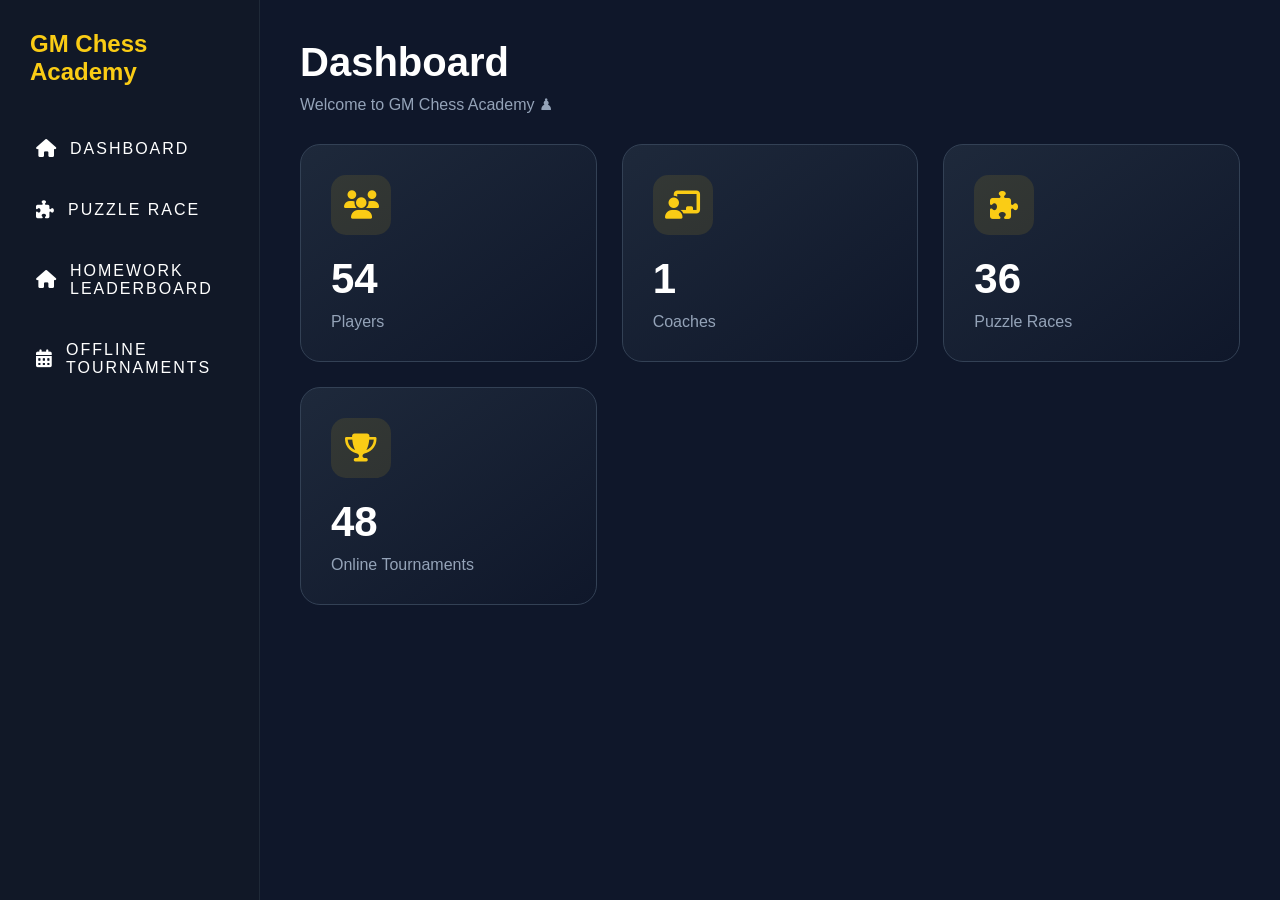
==== dashboard.html @ e590802d "Dashboard number update" ====
<!DOCTYPE html>
<html lang="en">
<head>
  <meta charset="UTF-8">
  <title>Dashboard - GM Chess Academy</title>

  <link rel="stylesheet" href="dashboard.css">
  <link rel="stylesheet" href="components/sidebar.css">

  <link rel="stylesheet"
    href="https://cdnjs.cloudflare.com/ajax/libs/font-awesome/6.5.1/css/all.min.css">
</head>

<body>

<!-- Sidebar -->
<div id="sidebar-container"></div>

<!-- Main Content -->
<div class="main-content">

  <h1>Dashboard</h1>

  <p class="subtitle">
    Welcome to GM Chess Academy ♟
  </p>

  <!-- Dashboard Cards -->
  <div class="cards">

    <div class="card">
      <div class="icon">
        <i class="fa-solid fa-users"></i>
      </div>

      <h2 class="count" data-target="100">0</h2>

      <p>Players</p>
    </div>

    <div class="card">
      <div class="icon">
        <i class="fa-solid fa-chalkboard-user"></i>
      </div>

      <h2 class="count" data-target="2">0</h2>

      <p>Coaches</p>
    </div>

    <div class="card">
      <div class="icon">
        <i class="fa-solid fa-puzzle-piece"></i>
      </div>

      <h2 class="count" data-target="68">0</h2>

      <p>Puzzle Races</p>
    </div>

    <div class="card">
      <div class="icon">
        <i class="fa-solid fa-trophy"></i>
      </div>

      <h2 class="count" data-target="90">0</h2>

      <p>Online Tournaments</p>
    </div>

  </div>

</div>

<script src="dashboard.js"></script>
<script src="app.js"></script>

</body>
</html>
---- dashboard.css ----
* {
  margin: 0;
  padding: 0;
  box-sizing: border-box;
}

/* Body */

body {
  display: flex;
  font-family: Arial, sans-serif;
  background-color: #0f172a;
  color: white;
}

/* Sidebar */

.sidebar {
  width: 260px;
  height: 100vh;
  background-color: #111827;
  position: fixed;
  left: 0;
  top: 0;

  padding: 20px;

  border-right: 1px solid #1f2937;
}

/* Logo */

.logo {
  font-size: 24px;
  font-weight: bold;
  color: #facc15;

  margin-bottom: 40px;
}

/* Menu */

.menu {
  list-style: none;
}

.menu li {
  margin-bottom: 15px;
}

/* Menu Links */

.menu a {
  display: flex;
  align-items: center;
  gap: 12px;

  text-decoration: none;
  color: white;

  padding: 14px 16px;

  border-radius: 10px;

  transition: 0.3s;
}

/* Hover Effect */

.menu a:hover {
  background-color: #1e293b;

  transform: translateX(5px);

  color: #facc15;
}

/* Icons */

.menu i {
  font-size: 18px;
}

/* Main Content */

.main-content {
  margin-left: 260px;
  padding: 40px;
  width: 100%;
  animation: slideDown 0.6s ease-out;
}

@keyframes slideDown {
  from {
    opacity: 0;
    transform: translateY(-30px);
  }

  to {
    opacity: 1;
    transform: translateY(0);
  }
}

.main-content h1 {
  font-size: 40px;

  margin-bottom: 10px;
}

/* Subtitle */

.subtitle {
  color: #94a3b8;
  margin-bottom: 30px;
}

/* Cards Container */

.cards {
  display: grid;

  grid-template-columns: repeat(auto-fit, minmax(220px, 1fr));

  gap: 25px;
}

/* Card */

.card {
  background: linear-gradient(145deg, #1e293b, #0f172a);

  padding: 30px;

  border-radius: 20px;

  transition: 0.3s;

  border: 1px solid #334155;

  position: relative;

  overflow: hidden;
}

/* Hover Effect */

.card:hover {
  transform: translateY(-8px);

  box-shadow: 0 0 25px rgba(250, 204, 21, 0.4);

  border-color: #facc15;
}

/* Icon */

.icon {
  width: 60px;
  height: 60px;

  border-radius: 15px;

  background-color: rgba(250, 204, 21, 0.1);

  display: flex;
  justify-content: center;
  align-items: center;

  margin-bottom: 20px;
}

.icon i {
  font-size: 28px;

  color: #facc15;
}

/* Numbers */

.card h2 {
  font-size: 42px;

  margin-bottom: 10px;

  color: white;
}

/* Label */

.card p {
  color: #94a3b8;

  font-size: 16px;
}

.count {
  display: inline-block;
  font-size: 42px;
  font-weight: bold;
  color: white;

  opacity: 1;            /* IMPORTANT */
  transform: translateY(0px);
}
---- components/sidebar.css ----
* {
  margin: 0;
  padding: 0;
  font-family: Arial;
  box-sizing: border-box;
}

/* Sidebar */
.sidebar {
  width: 260px;
  height: 100vh;
  background-color: #111827;
  position: fixed;
  left: 0;
  top: 0;
  padding: 20px;
  border-right: 1px solid #1f2937;
  transition: 0.3s ease;
  z-index: 1000;
}

/* Logo */
.logo {
  font-size: 24px;
  font-weight: bold;
  color: #facc15;
  margin-bottom: 40px;
  cursor: pointer;
  padding-left: 10px;
  padding-top: 10px;
  transition: 0.4s ease;
}

.logo:hover {
  letter-spacing: 3px;
}

/* Menu */
.menu {
  list-style: none;
}

.menu li {
  margin-bottom: 15px;
}

/* Links */
.menu a {
  display: flex;
  align-items: center;
  gap: 12px;
  text-decoration: none;
  color: white;
  padding: 14px 16px;
  border-radius: 10px;
  font-weight: 1;
  letter-spacing: 2px;
  transition: 0.3s;
}

/* Hover */
.menu a:hover {
  background-color: #1e293b;
  transform: translateX(5px);
  color: #facc15;
}

/* Icons */
.menu i {
  font-size: 18px;
}

/* Toggle Button */
.menu-toggle {
  display: none;

  position: fixed;
  top: 15px;
  left: 15px;

  background: #111827;
  color: white;

  border: none;
  padding: 12px 15px;
  border-radius: 8px;

  font-size: 20px;
  cursor: pointer;

  z-index: 1100;
}

/* Mobile View */
@media (max-width: 768px) {

  body {
    overflow-x: hidden;
  }

  .main-content {
    margin-left: 0;
    padding-top: 70px;
  }

  .menu-toggle {
    display: block;
    z-index: 99999;
  }

  .sidebar {
    padding-top: 70px;
    left: 0;
    transform: translateX(-100%);
  }

  .sidebar.active {
    transform: translateX(0);
    box-shadow: 0 0 15px rgba(0,0,0,0.5);
  }

  .menu-toggle i {
    pointer-events: none;
  }
}

#overlay {
  position: fixed;
  top: 0;
  left: 0;
  width: 100%;
  height: 100%;

  background: rgba(0,0,0,0.5);

  opacity: 0;
  pointer-events: none;

  transition: 0.3s;
  z-index: 999;
}

/* when active */
#overlay.active {
  opacity: 1;
  pointer-events: all;
}

.sidebar {
  z-index: 1000;
}
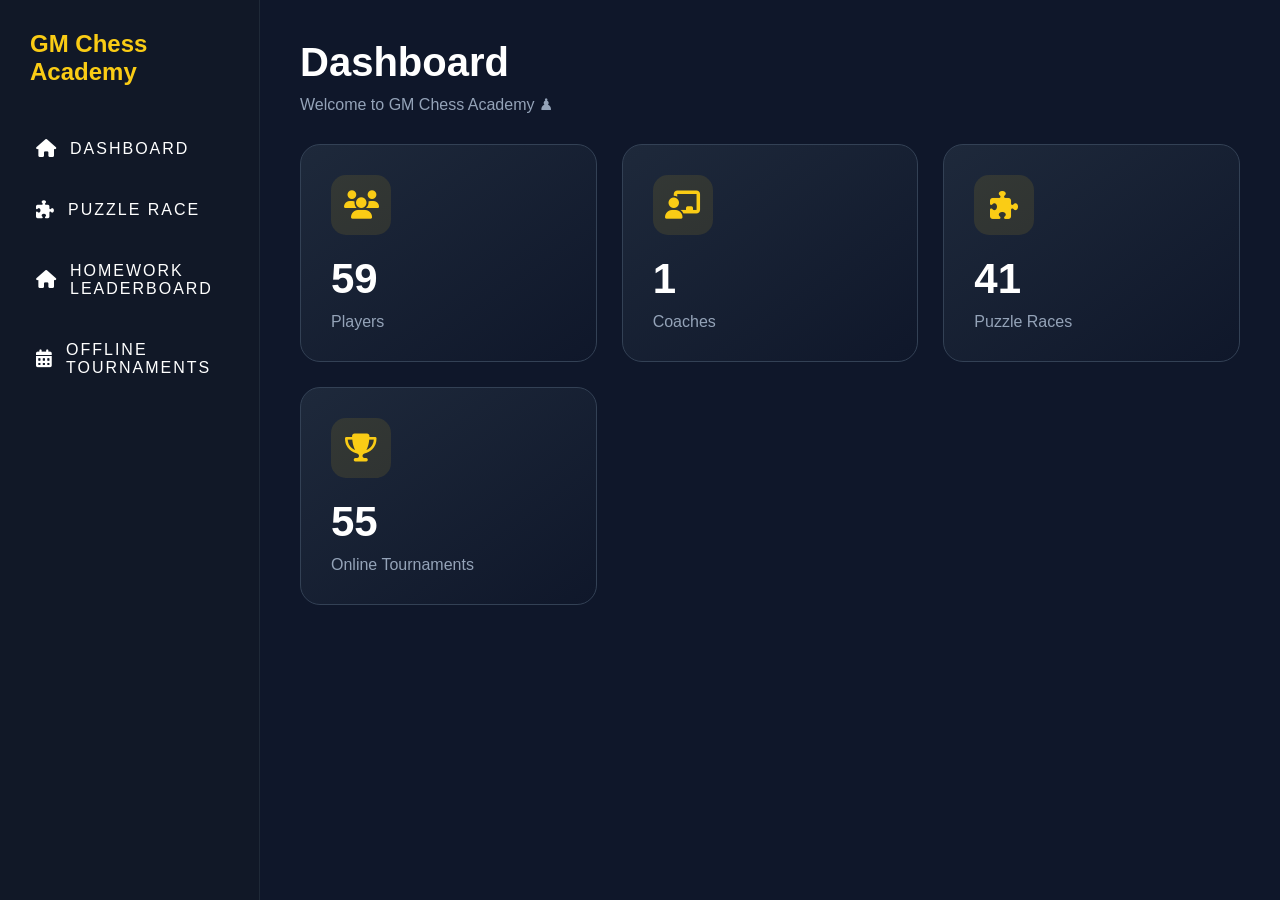
==== commit 1f0d840a: "Puzzle Race Score Update - 08122026" ====
--- a/dashboard.html
+++ b/dashboard.html
@@ -53,7 +53,7 @@
         <i class="fa-solid fa-puzzle-piece"></i>
       </div>
 
-      <h2 class="count" data-target="68">0</h2>
+      <h2 class="count" data-target="69">0</h2>
 
       <p>Puzzle Races</p>
     </div>
@@ -63,7 +63,7 @@
         <i class="fa-solid fa-trophy"></i>
       </div>
 
-      <h2 class="count" data-target="90">0</h2>
+      <h2 class="count" data-target="92">0</h2>
 
       <p>Online Tournaments</p>
     </div>
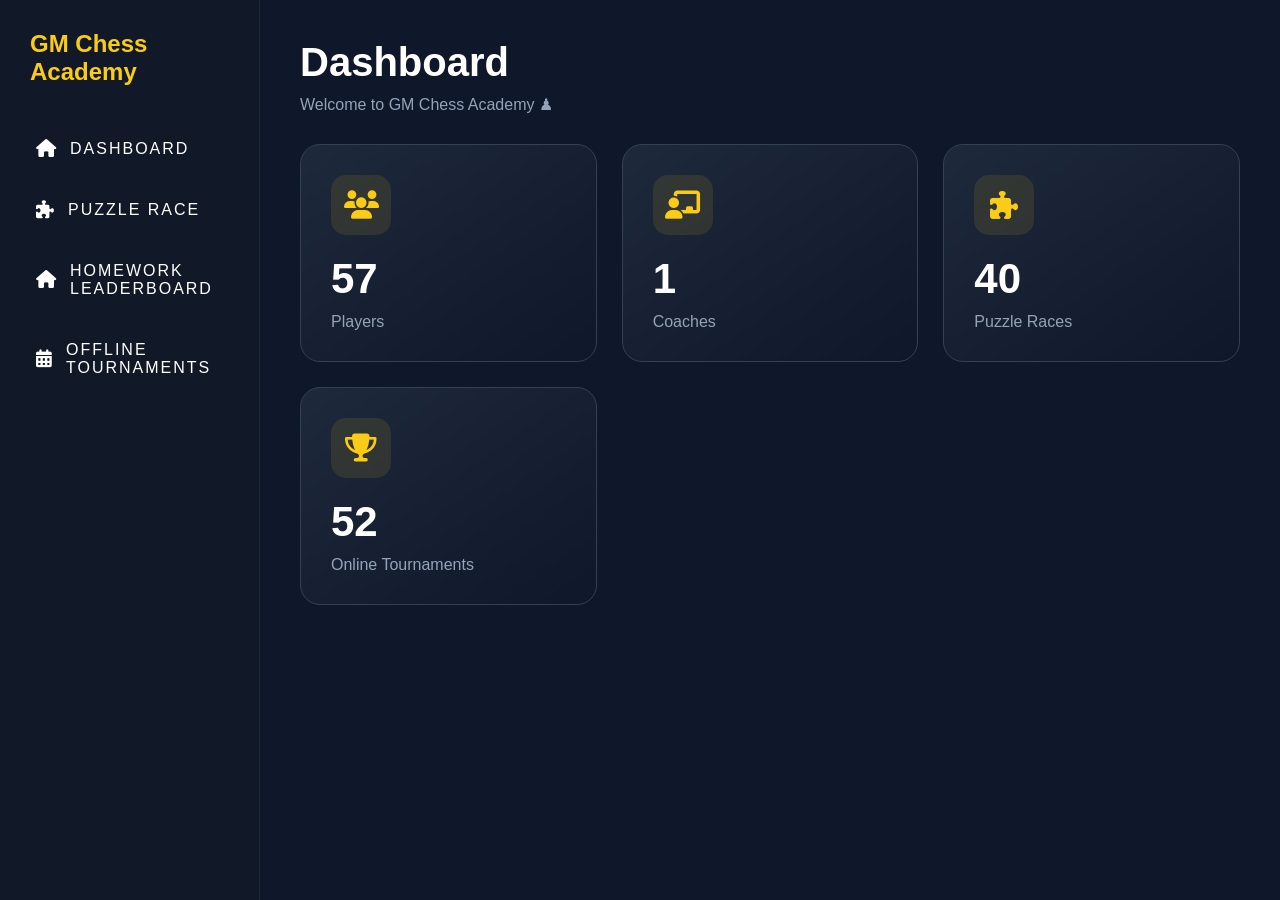
==== commit 4b663bd5: "Puzzle Race Score Update - 19082026" ====
--- a/dashboard.html
+++ b/dashboard.html
@@ -53,7 +53,7 @@
         <i class="fa-solid fa-puzzle-piece"></i>
       </div>
 
-      <h2 class="count" data-target="69">0</h2>
+      <h2 class="count" data-target="70">0</h2>
 
       <p>Puzzle Races</p>
     </div>
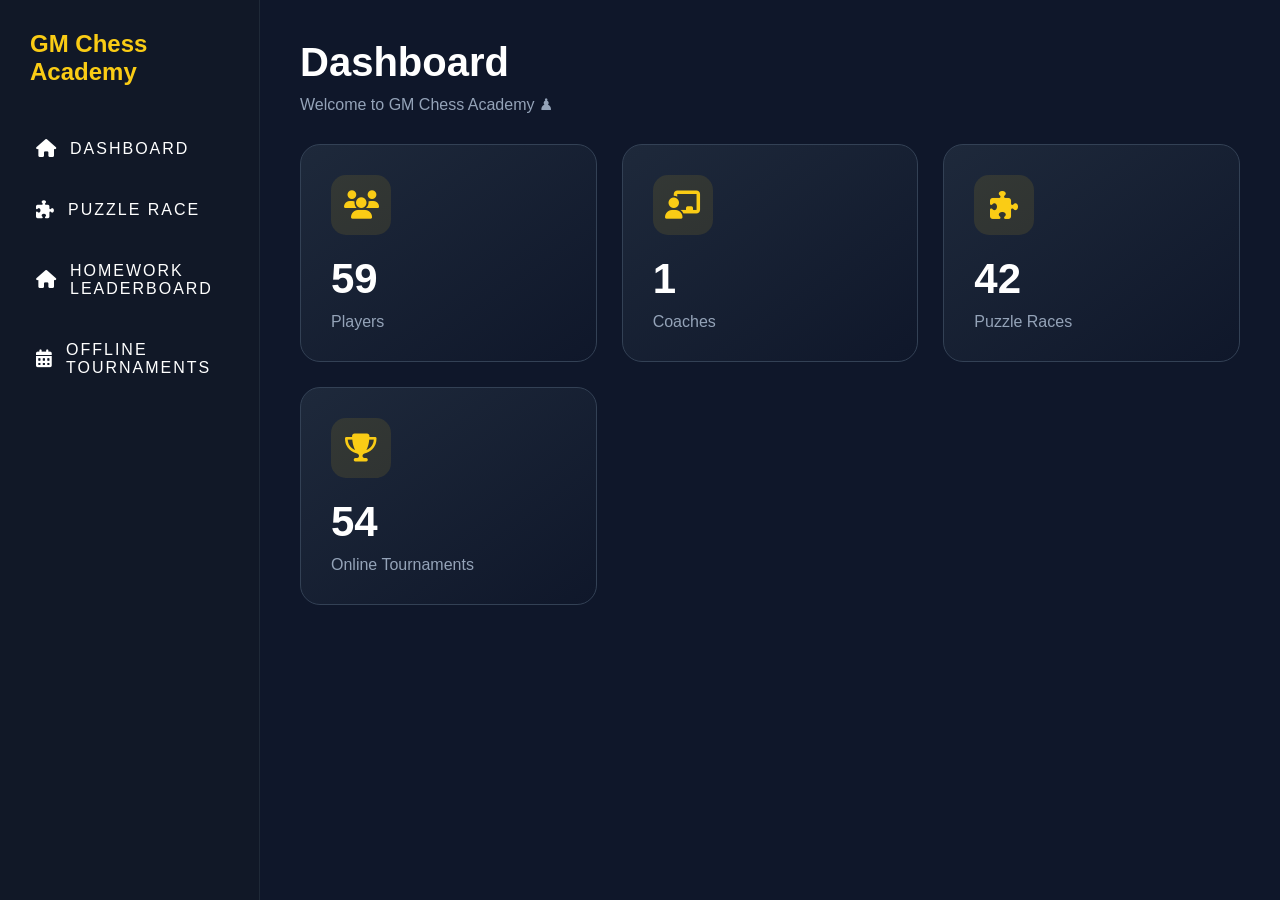
==== commit 04fcf6c2: "Puzzle Race Score Update - 26082026" ====
--- a/dashboard.html
+++ b/dashboard.html
@@ -53,7 +53,7 @@
         <i class="fa-solid fa-puzzle-piece"></i>
       </div>
 
-      <h2 class="count" data-target="70">0</h2>
+      <h2 class="count" data-target="71">0</h2>
 
       <p>Puzzle Races</p>
     </div>
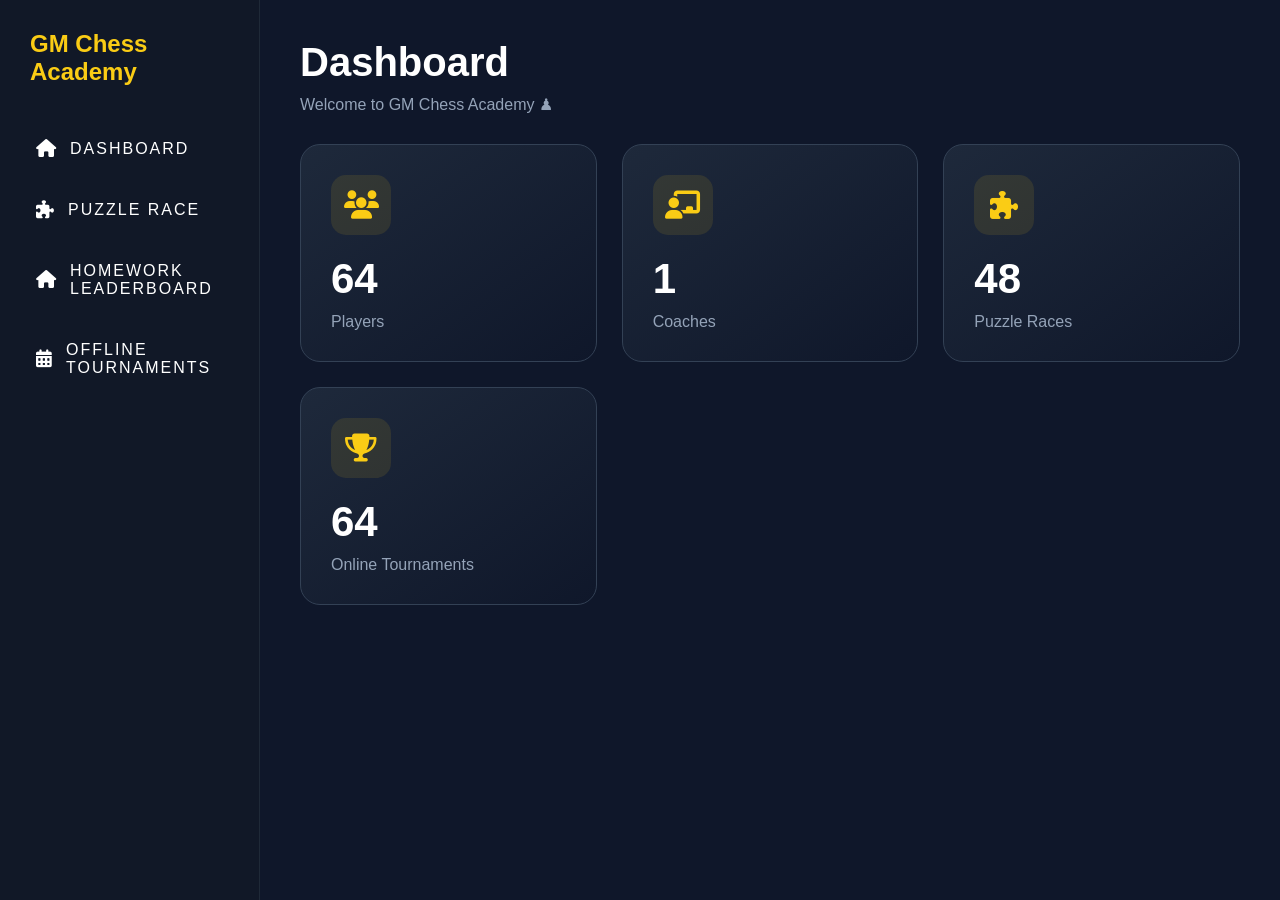
==== commit e306af30: "Puzzle Race Score Update - 75" ====
--- a/dashboard.html
+++ b/dashboard.html
@@ -53,7 +53,7 @@
         <i class="fa-solid fa-puzzle-piece"></i>
       </div>
 
-      <h2 class="count" data-target="71">0</h2>
+      <h2 class="count" data-target="75">0</h2>
 
       <p>Puzzle Races</p>
     </div>
@@ -63,7 +63,7 @@
         <i class="fa-solid fa-trophy"></i>
       </div>
 
-      <h2 class="count" data-target="92">0</h2>
+      <h2 class="count" data-target="100">0</h2>
 
       <p>Online Tournaments</p>
     </div>
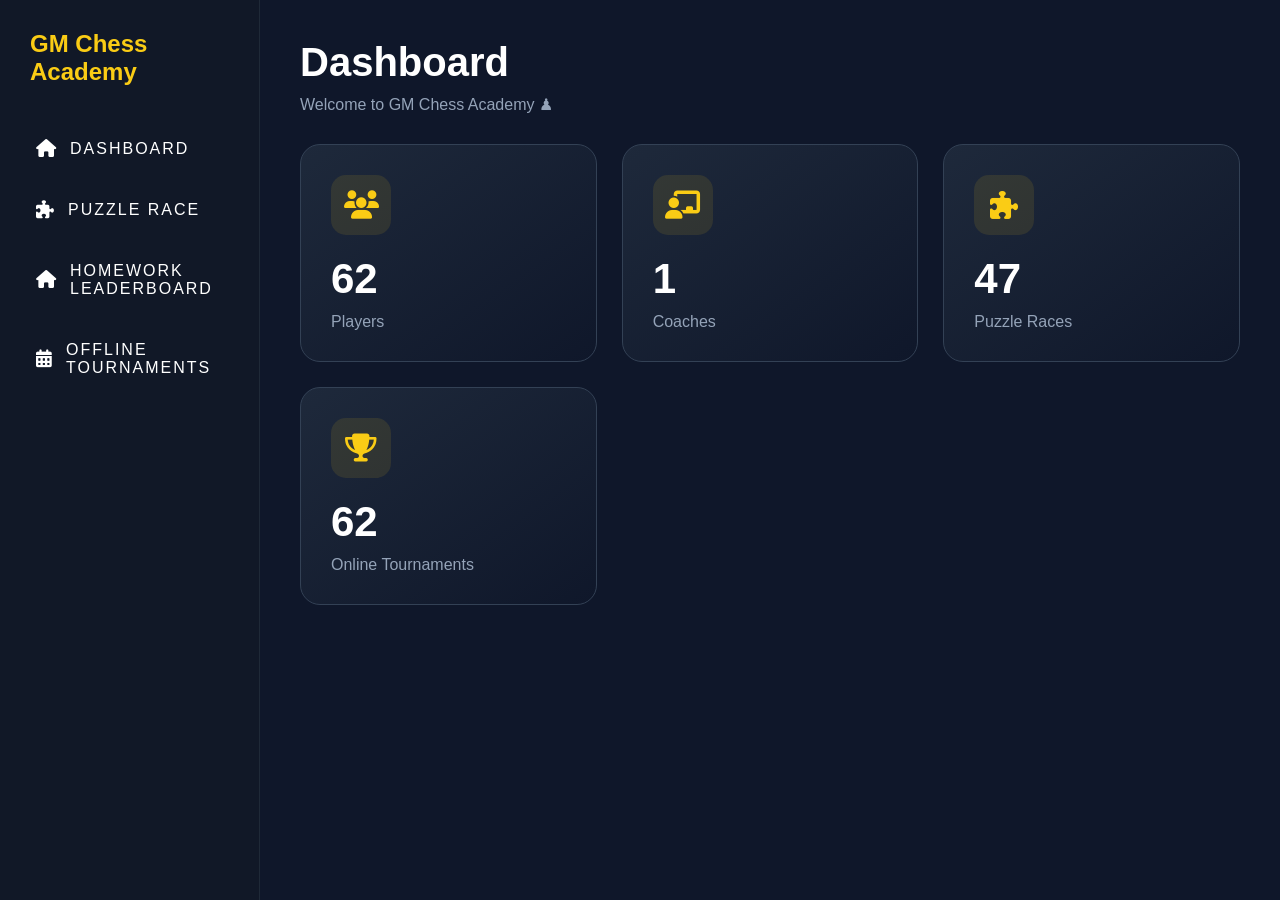
==== commit 23814568: "Puzzle Race Score Update - 28102026" ====
--- a/dashboard.html
+++ b/dashboard.html
@@ -53,7 +53,7 @@
         <i class="fa-solid fa-puzzle-piece"></i>
       </div>
 
-      <h2 class="count" data-target="75">0</h2>
+      <h2 class="count" data-target="76">0</h2>
 
       <p>Puzzle Races</p>
     </div>
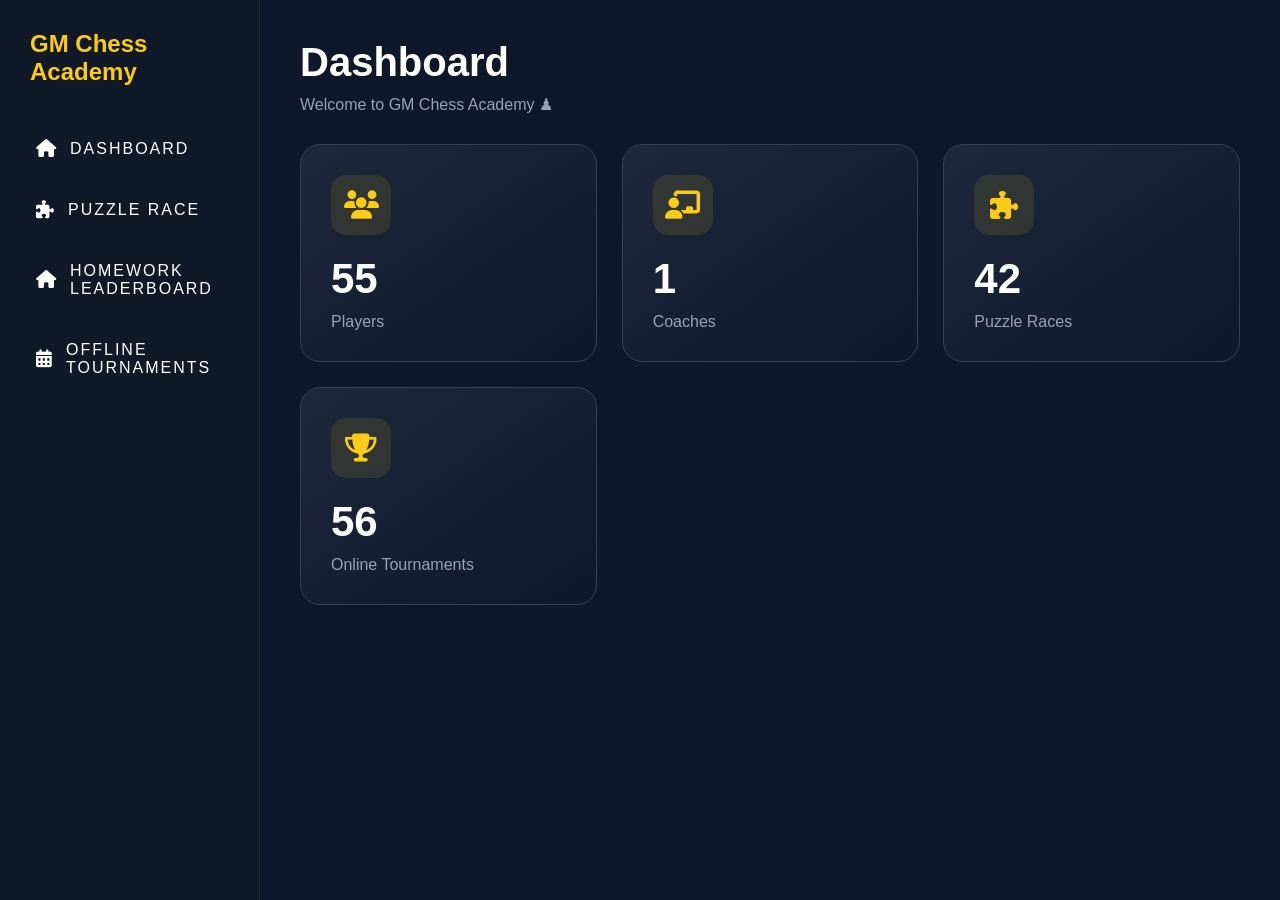
==== commit 47b16878: "Dashboard - Total Online Tournaments Count Change" ====
--- a/dashboard.html
+++ b/dashboard.html
@@ -63,7 +63,7 @@
         <i class="fa-solid fa-trophy"></i>
       </div>
 
-      <h2 class="count" data-target="100">0</h2>
+      <h2 class="count" data-target="102">0</h2>
 
       <p>Online Tournaments</p>
     </div>
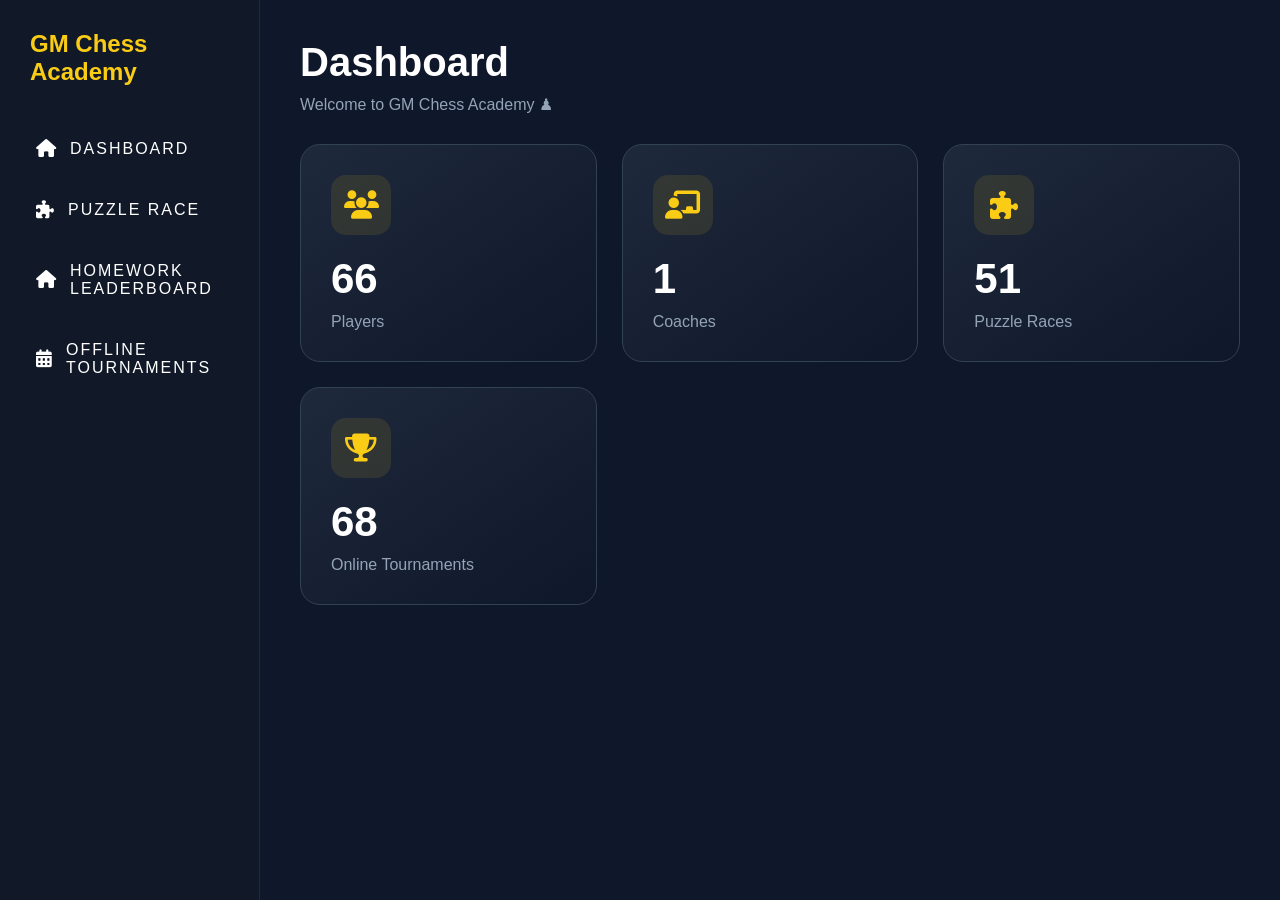
==== commit 8cda9423: "Puzzle Race Score Update 04112026" ====
--- a/dashboard.html
+++ b/dashboard.html
@@ -53,7 +53,7 @@
         <i class="fa-solid fa-puzzle-piece"></i>
       </div>
 
-      <h2 class="count" data-target="76">0</h2>
+      <h2 class="count" data-target="77">0</h2>
 
       <p>Puzzle Races</p>
     </div>
@@ -63,7 +63,7 @@
         <i class="fa-solid fa-trophy"></i>
       </div>
 
-      <h2 class="count" data-target="102">0</h2>
+      <h2 class="count" data-target="103">0</h2>
 
       <p>Online Tournaments</p>
     </div>
